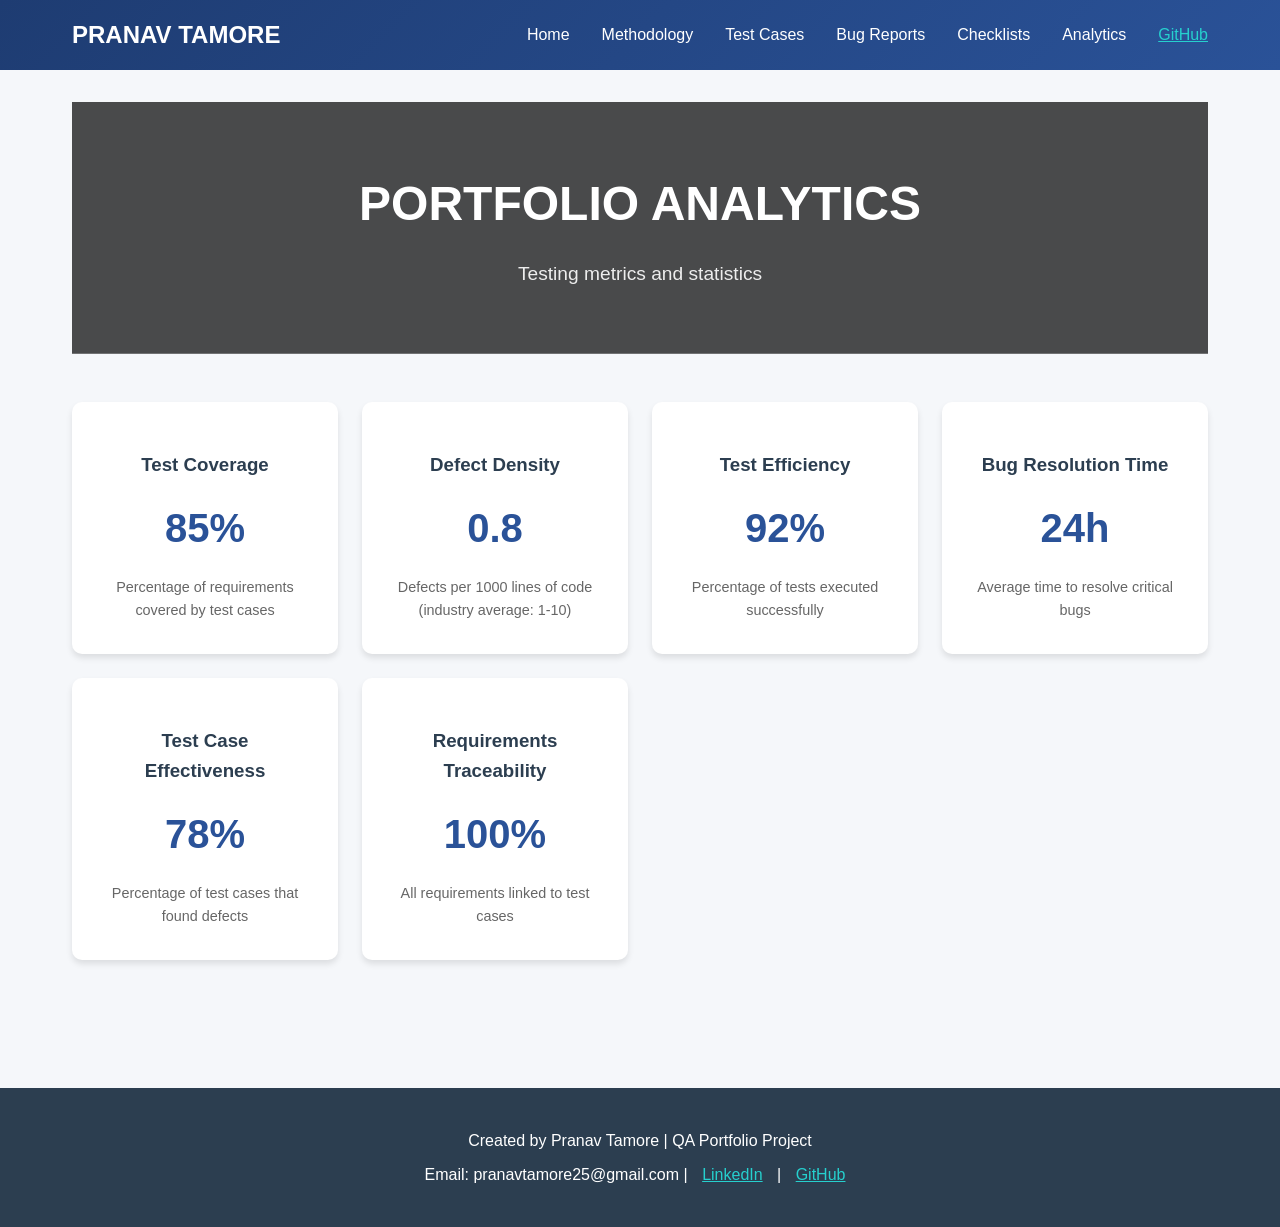
==== analytics.html @ 29327b8f "QA Portfolio: Complete with all features" ====
<!DOCTYPE html>
<html lang="en">
<head>
    <meta charset="UTF-8">
    <meta name="viewport" content="width=device-width, initial-scale=1.0">
    <title>Portfolio Analytics - QA Portfolio</title>
    <link rel="stylesheet" href="style.css">
    <link rel="icon" href="data:image/svg+xml,<svg xmlns=%22http://www.w3.org/2000/svg%22 viewBox=%220 0 100 100%22><text y=%22.9em%22 font-size=%2290%22>🧪</text></svg>">
    <meta name="description" content="Testing metrics and statistics from Pranav Tamore's QA portfolio">
    <meta name="keywords" content="QA Analytics, Testing Metrics, Quality Metrics, Pranav Tamore">
    <meta name="author" content="Pranav Tamore">
</head>
<body>
    <header>
        <nav>
    <div class="logo">PRANAV TAMORE</div>
    <ul>
        <li><a href="index.html">Home</a></li>
        <li><a href="methodology.html">Methodology</a></li>
        <li><a href="test-cases.html">Test Cases</a></li>
        <li><a href="bug-reports.html">Bug Reports</a></li>
        <li><a href="checklists.html">Checklists</a></li>
        <li><a href="analytics.html">Analytics</a></li> <!-- ADDED -->
        <li><a href="https://github.com/Mugiwara25" target="_blank">GitHub</a></li>
    </ul>
         </nav>
    </header>

    <main>
        <section class="hero">
            <h1>PORTFOLIO ANALYTICS</h1>
            <p>Testing metrics and statistics</p>
        </section>

        <section class="analytics">
            <div class="metric-card">
                <h3>Test Coverage</h3>
                <div class="metric-value">85%</div>
                <p>Percentage of requirements covered by test cases</p>
            </div>
            
            <div class="metric-card">
                <h3>Defect Density</h3>
                <div class="metric-value">0.8</div>
                <p>Defects per 1000 lines of code (industry average: 1-10)</p>
            </div>
            
            <div class="metric-card">
                <h3>Test Efficiency</h3>
                <div class="metric-value">92%</div>
                <p>Percentage of tests executed successfully</p>
            </div>
            
            <div class="metric-card">
                <h3>Bug Resolution Time</h3>
                <div class="metric-value">24h</div>
                <p>Average time to resolve critical bugs</p>
            </div>
            
            <div class="metric-card">
                <h3>Test Case Effectiveness</h3>
                <div class="metric-value">78%</div>
                <p>Percentage of test cases that found defects</p>
            </div>
            
            <div class="metric-card">
                <h3>Requirements Traceability</h3>
                <div class="metric-value">100%</div>
                <p>All requirements linked to test cases</p>
            </div>
        </section>
    </main>

    <footer>
        <p>Created by Pranav Tamore | QA Portfolio Project</p>
        <p>Email: pranavtamore25@gmail.com | 
            <a href="https://linkedin.com/in/pranav-tamore-84a96b21b" target="_blank">LinkedIn</a> | 
            <a href="https://github.com/Mugiwara25" target="_blank">GitHub</a>
        </p>
    </footer>
    <script src="script.js"></script>
</body>
</html>
---- style.css ----
/* Reset and basic styles */
* {
    margin: 0;
    padding: 0;
    box-sizing: border-box;
}

body {
    font-family: 'Segoe UI', Tahoma, Geneva, Verdana, sans-serif;
    line-height: 1.6;
    color: #333;
    background-color: #f5f7fa;
}

/* Navigation */
header {
    background: linear-gradient(135deg, #1a2980, #26d0ce);
    color: white;
    padding: 1rem 0;
    position: sticky;
    top: 0;
    z-index: 100;
}

nav {
    max-width: 1200px;
    margin: 0 auto;
    display: flex;
    justify-content: space-between;
    align-items: center;
    padding: 0 2rem;
}

.logo {
    font-size: 1.5rem;
    font-weight: bold;
}

nav ul {
    display: flex;
    list-style: none;
}

nav ul li {
    margin-left: 2rem;
}

nav ul li a {
    color: white;
    text-decoration: none;
    font-weight: 500;
    transition: color 0.3s;
}

nav ul li a:hover {
    color: #ffdd40;
}

/* Hero section */
.hero {
    text-align: center;
    padding: 4rem 2rem;
    background: linear-gradient(rgba(0,0,0,0.7), rgba(0,0,0,0.7)), url('https://images.unsplash.com/photo-1555066931-4365d14bab8c?ixlib=rb-1.2.1&auto=format&fit=crop&w=1350&q=80');
    background-size: cover;
    background-position: center;
    color: white;
}

.hero h1 {
    font-size: 3rem;
    margin-bottom: 1rem;
}

.hero p {
    font-size: 1.2rem;
    opacity: 0.9;
}

/* Main content */
main {
    max-width: 1200px;
    margin: 0 auto;
    padding: 2rem;
}

/* Sections */
section {
    margin-bottom: 3rem;
}

h2 {
    color: #1a2980;
    margin-bottom: 1.5rem;
    padding-bottom: 0.5rem;
    border-bottom: 2px solid #26d0ce;
}

h3 {
    color: #2c3e50;
    margin: 1rem 0;
}

/* Feature cards */
.features {
    display: grid;
    grid-template-columns: repeat(auto-fit, minmax(300px, 1fr));
    gap: 2rem;
    margin-top: 2rem;
}

.feature-card {
    background: white;
    padding: 2rem;
    border-radius: 10px;
    box-shadow: 0 4px 6px rgba(0,0,0,0.1);
    transition: transform 0.3s;
}

.feature-card:hover {
    transform: translateY(-5px);
}

/* Skills list */
.skills ul {
    display: grid;
    grid-template-columns: repeat(auto-fit, minmax(250px, 1fr));
    gap: 1rem;
    list-style: none;
    background: white;
    padding: 2rem;
    border-radius: 10px;
    box-shadow: 0 4px 6px rgba(0,0,0,0.1);
}

.skills li {
    padding: 0.5rem 0;
    border-bottom: 1px solid #eee;
}

.skills li:last-child {
    border-bottom: none;
}

/* Tables */
table {
    width: 100%;
    border-collapse: collapse;
    background: white;
    box-shadow: 0 4px 6px rgba(0,0,0,0.1);
    border-radius: 10px;
    overflow: hidden;
    margin-bottom: 2rem;
}

th, td {
    padding: 1rem;
    text-align: left;
    border-bottom: 1px solid #eee;
}

th {
    background: #1a2980;
    color: white;
    font-weight: 600;
}

tr:hover {
    background: #f5f7fa;
}

.passed {
    color: #27ae60;
    font-weight: bold;
}

.failed {
    color: #e74c3c;
    font-weight: bold;
}

.pending {
    color: #f39c12;
    font-weight: bold;
}

/* Bug reports */
.bug-card {
    background: white;
    padding: 2rem;
    border-radius: 10px;
    box-shadow: 0 4px 6px rgba(0,0,0,0.1);
    margin-bottom: 2rem;
    border-left: 5px solid #e74c3c;
}

.bug-details {
    margin-top: 1rem;
}

.bug-details p {
    margin: 0.5rem 0;
}

.bug-details ol {
    margin-left: 2rem;
    margin-top: 0.5rem;
}

/* Checklists */
.checklist-section {
    background: white;
    padding: 2rem;
    border-radius: 10px;
    box-shadow: 0 4px 6px rgba(0,0,0,0.1);
    margin-bottom: 2rem;
}

.checklist {
    margin: 1.5rem 0;
}

.checklist ul {
    list-style: none;
}

.checklist li {
    padding: 0.5rem 0;
    display: flex;
    align-items: center;
}

.checklist input[type="checkbox"] {
    margin-right: 1rem;
    transform: scale(1.2);
}

/* Templates */
.template {
    background: #e8f4fc;
    padding: 2rem;
    border-radius: 10px;
    margin-top: 2rem;
    border-left: 5px solid #3498db;
}

/* Footer */
footer {
    text-align: center;
    padding: 2rem;
    background: #2c3e50;
    color: white;
    margin-top: 3rem;
}

footer p {
    margin: 0.5rem 0;
}

/* Responsive design */
@media (max-width: 768px) {
    nav {
        flex-direction: column;
        text-align: center;
    }
    
    nav ul {
        margin-top: 1rem;
        flex-wrap: wrap;
        justify-content: center;
    }
    
    nav ul li {
        margin: 0.5rem 1rem;
    }
    
    .hero h1 {
        font-size: 2rem;
    }
    
    table {
        display: block;
        overflow-x: auto;
    }
}
/* ========== LEVEL 1 IMPROVEMENTS ========== */

/* External links styling */
a[target="_blank"] {
    color: #26d0ce;
    text-decoration: underline;
}

footer a {
    color: white;
    margin: 0 10px;
}

/* ========== LEVEL 2 IMPROVEMENTS ========== */

/* Better color scheme - replace existing header */
header {
    background: linear-gradient(135deg, #1e3c72, #2a5298);
    color: white;
    padding: 1rem 0;
    position: sticky;
    top: 0;
    z-index: 100;
}

/* Hover effects */
.feature-card, .bug-card, .checklist-section {
    transition: all 0.3s ease;
    border: 2px solid transparent;
}

.feature-card:hover, .bug-card:hover, .checklist-section:hover {
    transform: translateY(-5px);
    box-shadow: 0 10px 20px rgba(0,0,0,0.1);
    border-color: #2a5298;
}

/* Professional typography */
@import url('https://fonts.googleapis.com/css2?family=Inter:wght@300;400;500;600;700&display=swap');

body {
    font-family: 'Inter', 'Segoe UI', Tahoma, Geneva, Verdana, sans-serif;
    line-height: 1.6;
    color: #333;
    background-color: #f5f7fa;
}
/* ========== METHODOLOGY PAGE STYLES ========== */

.methodology {
    display: grid;
    grid-template-columns: repeat(auto-fit, minmax(300px, 1fr));
    gap: 1.5rem;
    margin-top: 2rem;
}

.method-card {
    background: white;
    padding: 1.5rem;
    border-radius: 8px;
    box-shadow: 0 4px 6px rgba(0,0,0,0.1);
    border-left: 4px solid #2a5298;
    transition: all 0.3s ease;
}

.method-card:hover {
    transform: translateY(-5px);
    box-shadow: 0 8px 15px rgba(0,0,0,0.1);
}

.method-card h3 {
    color: #2a5298;
    margin-bottom: 0.5rem;
}
/* ========== JAVASCRIPT ENHANCEMENTS ========== */

/* Toggle button for checklists */
.toggle-btn {
    margin-left: 15px;
    padding: 4px 10px;
    background: #2a5298;
    color: white;
    border: none;
    border-radius: 3px;
    cursor: pointer;
    font-size: 12px;
    transition: background 0.3s;
}

.toggle-btn:hover {
    background: #1e3c72;
}

/* Stats section */
.stats {
    background: #e8f4fc;
    padding: 15px;
    border-radius: 8px;
    margin: 20px 0;
    text-align: center;
    border-left: 4px solid #2a5298;
}

/* Print button */
.print-btn {
    display: block;
    margin: 20px auto;
    padding: 10px 20px;
    background: #27ae60;
    color: white;
    border: none;
    border-radius: 5px;
    cursor: pointer;
    font-size: 16px;
    transition: background 0.3s;
}

.print-btn:hover {
    background: #219653;
}

/* Print styles */
@media print {
    header, footer, .print-btn, .toggle-btn {
        display: none !important;
    }
    
    body {
        font-size: 12pt;
        background: white;
    }
    
    table {
        page-break-inside: auto;
    }
    
    tr {
        page-break-inside: avoid;
        page-break-after: auto;
    }
}
/* ========== BADGES ========== */
.badges {
    margin-top: 20px;
    text-align: center;
}

.badges img {
    margin: 0 5px;
    height: 28px;
}

/* ========== ANALYTICS PAGE ========== */
.analytics {
    display: grid;
    grid-template-columns: repeat(auto-fit, minmax(250px, 1fr));
    gap: 1.5rem;
    margin-top: 2rem;
}

.metric-card {
    background: white;
    padding: 2rem;
    border-radius: 10px;
    box-shadow: 0 4px 6px rgba(0,0,0,0.1);
    text-align: center;
    transition: all 0.3s ease;
}

.metric-card:hover {
    transform: translateY(-5px);
    box-shadow: 0 8px 15px rgba(0,0,0,0.1);
}

.metric-value {
    font-size: 2.5rem;
    font-weight: bold;
    color: #2a5298;
    margin: 1rem 0;
}

.metric-card p {
    color: #666;
    font-size: 0.9rem;
    margin-top: 10px;
}
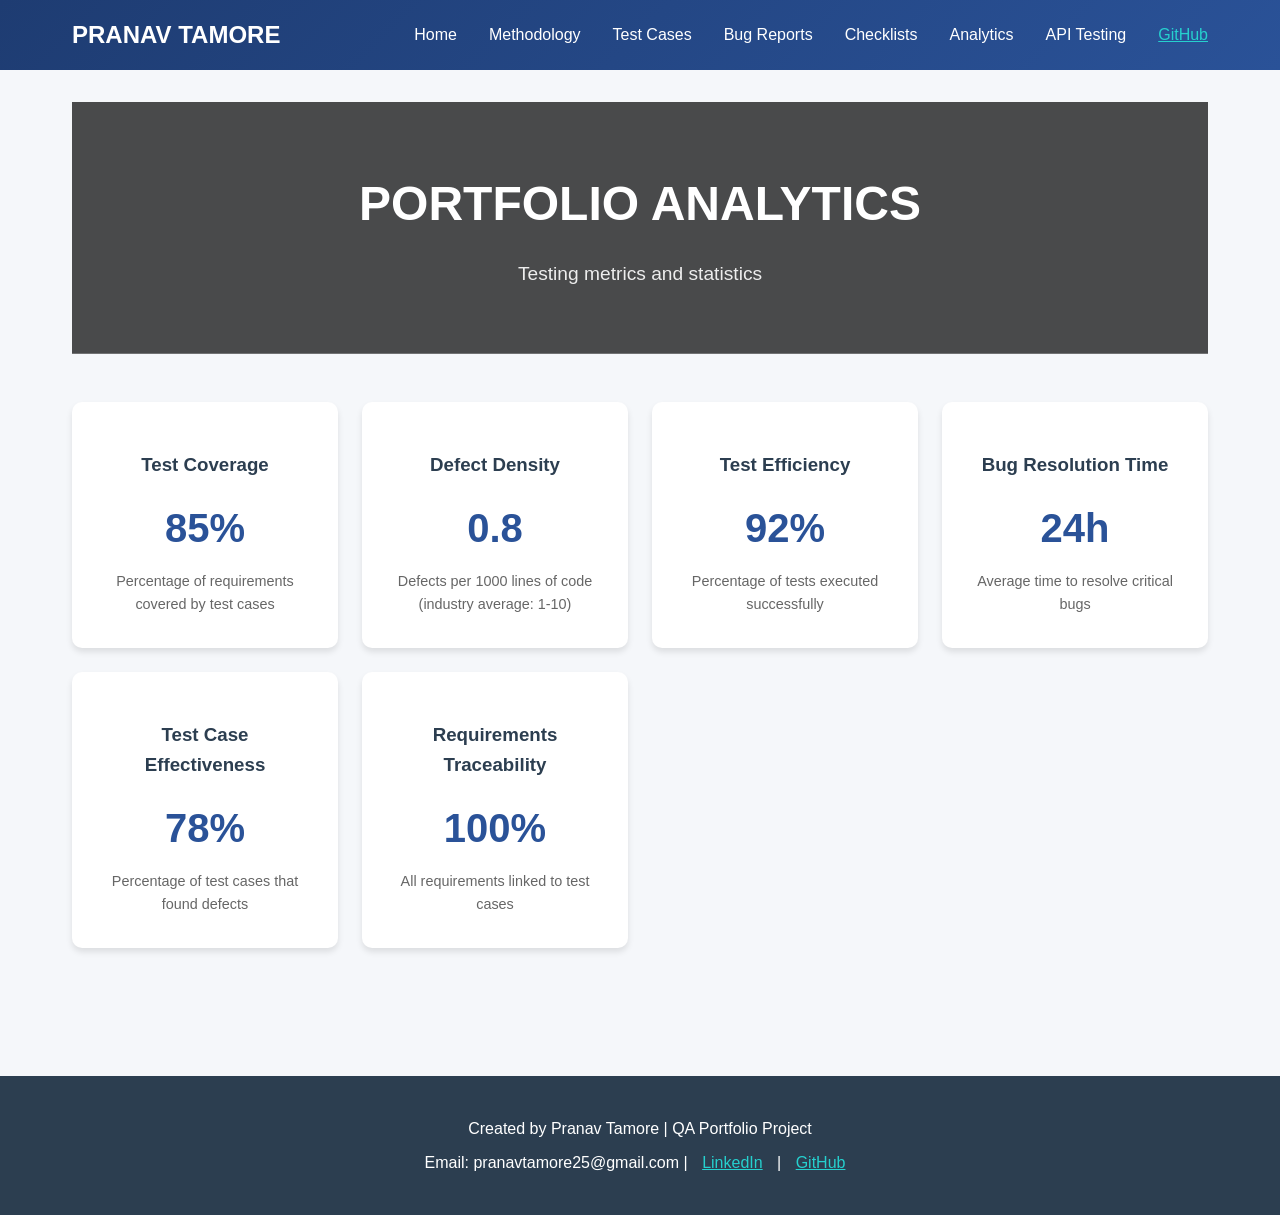
==== commit 22e00a64: "Portfolio Update: Added API Testing page, updated all navigation, added CSS, included API testing su" ====
--- a/analytics.html
+++ b/analytics.html
@@ -20,7 +20,8 @@
         <li><a href="test-cases.html">Test Cases</a></li>
         <li><a href="bug-reports.html">Bug Reports</a></li>
         <li><a href="checklists.html">Checklists</a></li>
-        <li><a href="analytics.html">Analytics</a></li> <!-- ADDED -->
+        <li><a href="analytics.html">Analytics</a></li>
+        <li><a href="api-testing.html">API Testing</a></li> 
         <li><a href="https://github.com/Mugiwara25" target="_blank">GitHub</a></li>
     </ul>
          </nav>
--- a/style.css
+++ b/style.css
@@ -466,4 +466,251 @@
     color: #666;
     font-size: 0.9rem;
     margin-top: 10px;
+}
+
+/* ========== API TESTING PAGE ========== */
+
+.project-overview {
+    background: #f8f9fa;
+    padding: 2rem;
+    border-radius: 10px;
+    margin: 2rem 0;
+    text-align: center;
+}
+
+.project-links {
+    display: flex;
+    gap: 1rem;
+    margin: 2rem 0;
+    justify-content: center;
+    flex-wrap: wrap;
+}
+
+.btn {
+    background: #FF6C37;
+    color: white;
+    padding: 0.8rem 1.5rem;
+    border-radius: 5px;
+    text-decoration: none;
+    font-weight: 500;
+    transition: all 0.3s;
+    border: 2px solid #FF6C37;
+}
+
+.btn:hover {
+    background: #e55a2b;
+    border-color: #e55a2b;
+    transform: translateY(-2px);
+}
+
+.api-tests {
+    margin: 3rem 0;
+}
+
+.test-category {
+    margin-bottom: 3rem;
+}
+
+.test-category h3 {
+    color: #2a5298;
+    border-bottom: 2px solid #FF6C37;
+    padding-bottom: 0.5rem;
+    margin-bottom: 1.5rem;
+}
+
+.test-card {
+    background: white;
+    padding: 1.5rem;
+    border-radius: 8px;
+    box-shadow: 0 3px 10px rgba(0,0,0,0.08);
+    margin: 1rem 0;
+    border-left: 4px solid #FF6C37;
+    transition: transform 0.3s;
+}
+
+.test-card:hover {
+    transform: translateY(-3px);
+    box-shadow: 0 5px 15px rgba(0,0,0,0.1);
+}
+
+.test-card h4 {
+    color: #FF6C37;
+    margin-bottom: 1rem;
+}
+
+.test-card ul {
+    list-style: none;
+    padding-left: 0;
+}
+
+.test-card li {
+    padding: 0.3rem 0;
+    display: flex;
+    align-items: center;
+}
+
+.test-card li:before {
+    content: "✓";
+    color: #27ae60;
+    font-weight: bold;
+    margin-right: 10px;
+}
+
+pre {
+    background: #2d2d2d;
+    color: #f8f8f2;
+    padding: 1rem;
+    border-radius: 5px;
+    overflow-x: auto;
+    margin: 1rem 0;
+    font-family: 'Courier New', monospace;
+    font-size: 0.9rem;
+    border-left: 4px solid #FF6C37;
+}
+
+code {
+    font-family: 'Courier New', monospace;
+}
+
+.technical-details {
+    background: #f0f7ff;
+    padding: 3rem;
+    border-radius: 10px;
+    margin: 3rem 0;
+}
+
+.details-grid {
+    display: grid;
+    grid-template-columns: repeat(auto-fit, minmax(300px, 1fr));
+    gap: 2rem;
+    margin-top: 2rem;
+}
+
+.detail-card {
+    background: white;
+    padding: 1.5rem;
+    border-radius: 8px;
+    box-shadow: 0 3px 5px rgba(0,0,0,0.08);
+    transition: transform 0.3s;
+}
+
+.detail-card:hover {
+    transform: translateY(-5px);
+}
+
+.detail-card h3 {
+    color: #FF6C37;
+    margin-bottom: 1rem;
+    border-bottom: 2px solid #e0e0e0;
+    padding-bottom: 0.5rem;
+}
+
+.detail-card ul {
+    list-style: none;
+    padding-left: 0;
+}
+
+.detail-card li {
+    padding: 0.5rem 0;
+    border-bottom: 1px solid #f0f0f0;
+}
+
+.detail-card li:last-child {
+    border-bottom: none;
+}
+
+.test-results {
+    text-align: center;
+    margin: 3rem 0;
+    padding: 2rem;
+    background: linear-gradient(135deg, #667eea 0%, #764ba2 100%);
+    border-radius: 10px;
+    color: white;
+}
+
+.metrics {
+    display: grid;
+    grid-template-columns: repeat(auto-fit, minmax(200px, 1fr));
+    gap: 2rem;
+    margin-top: 2rem;
+}
+
+.metric {
+    background: rgba(255, 255, 255, 0.1);
+    padding: 2rem;
+    border-radius: 10px;
+    backdrop-filter: blur(10px);
+    border: 1px solid rgba(255, 255, 255, 0.2);
+}
+
+.metric-value {
+    font-size: 2.5rem;
+    font-weight: bold;
+    margin-bottom: 0.5rem;
+}
+
+.metric-label {
+    font-size: 0.9rem;
+    opacity: 0.9;
+}
+
+.implementation-notes {
+    margin: 3rem 0;
+}
+
+.notes-card {
+    background: #e8f5e9;
+    padding: 2rem;
+    border-radius: 10px;
+    border-left: 5px solid #4CAF50;
+}
+
+.notes-card h3 {
+    color: #2a5298;
+    margin-bottom: 1rem;
+}
+
+.notes-card ul {
+    list-style: none;
+    padding-left: 0;
+}
+
+.notes-card li {
+    padding: 0.5rem 0;
+    position: relative;
+    padding-left: 1.5rem;
+}
+
+.notes-card li:before {
+    content: "•";
+    color: #4CAF50;
+    font-weight: bold;
+    position: absolute;
+    left: 0;
+}
+
+/* Responsive adjustments */
+@media (max-width: 768px) {
+    .project-links {
+        flex-direction: column;
+        align-items: center;
+    }
+    
+    .btn {
+        width: 100%;
+        text-align: center;
+        margin-bottom: 1rem;
+    }
+    
+    .details-grid {
+        grid-template-columns: 1fr;
+    }
+    
+    .metrics {
+        grid-template-columns: repeat(2, 1fr);
+    }
+    
+    .test-card, .detail-card {
+        padding: 1rem;
+    }
 }
